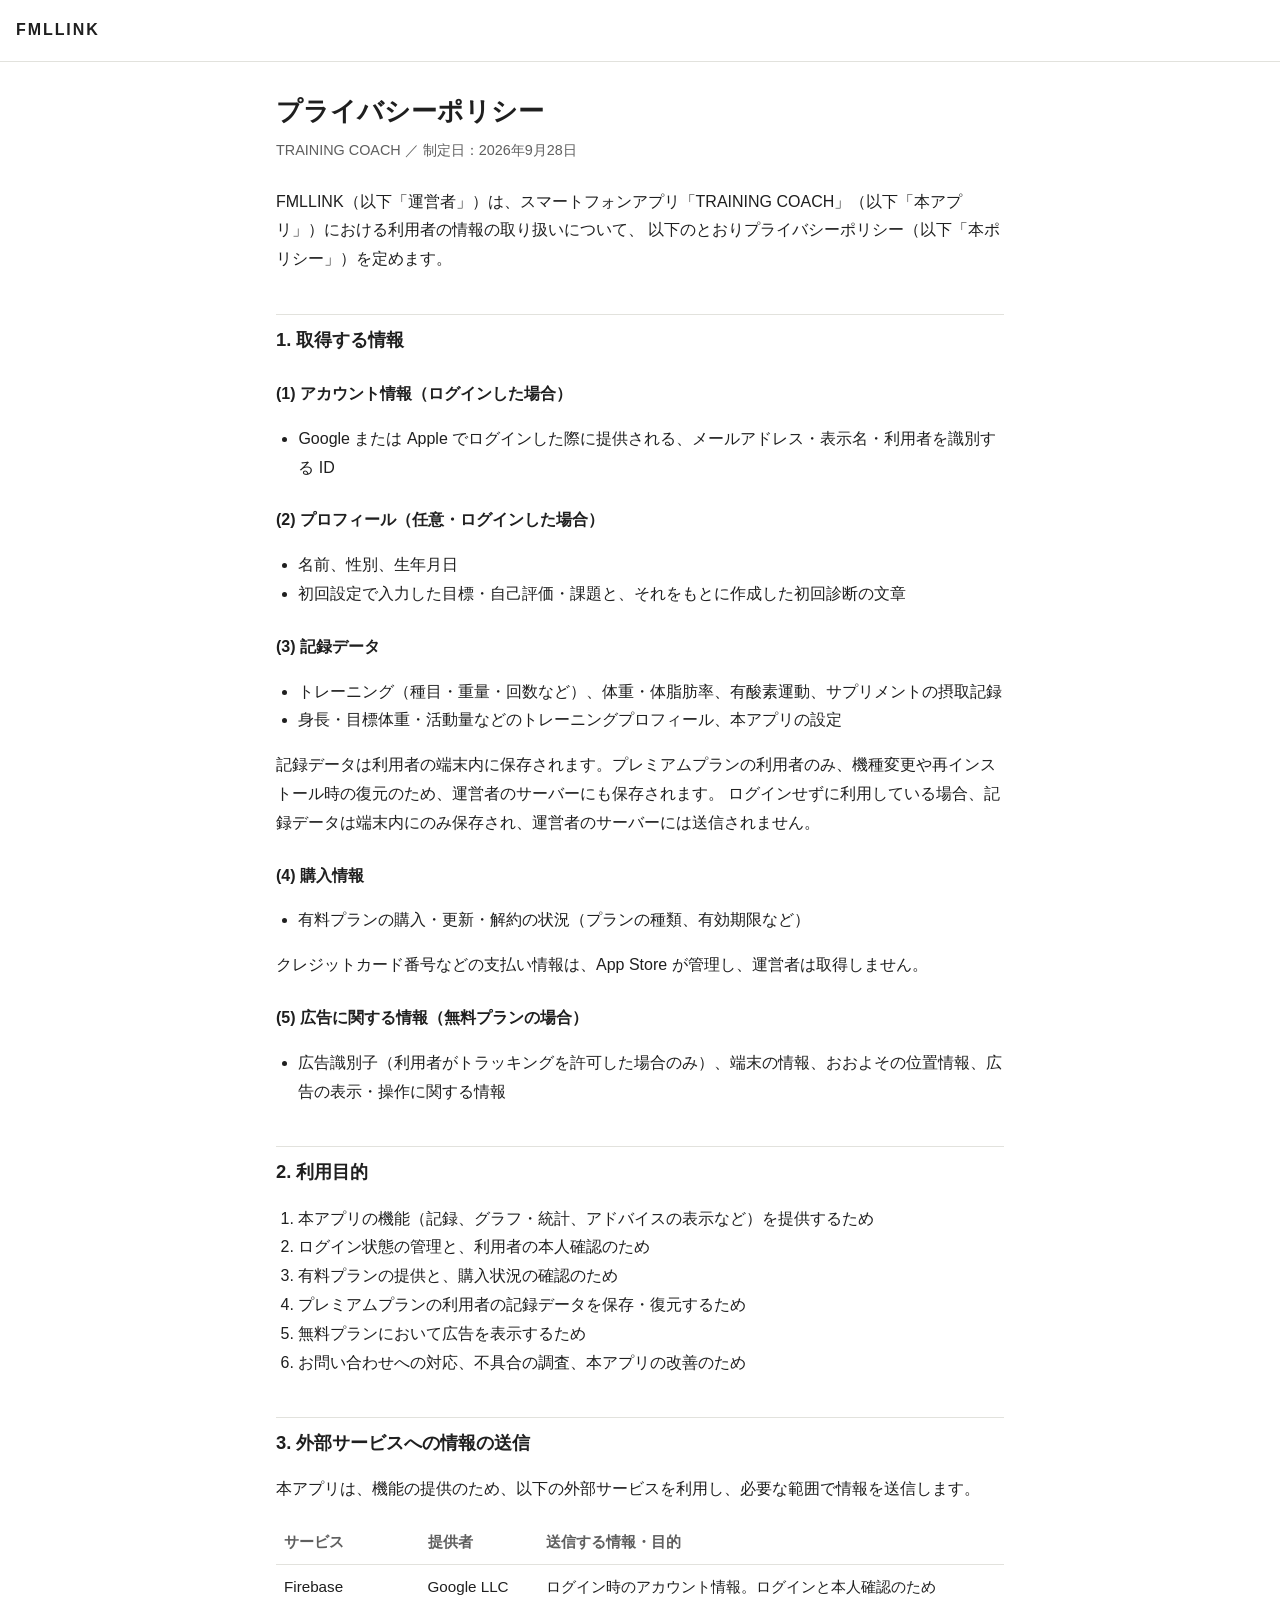
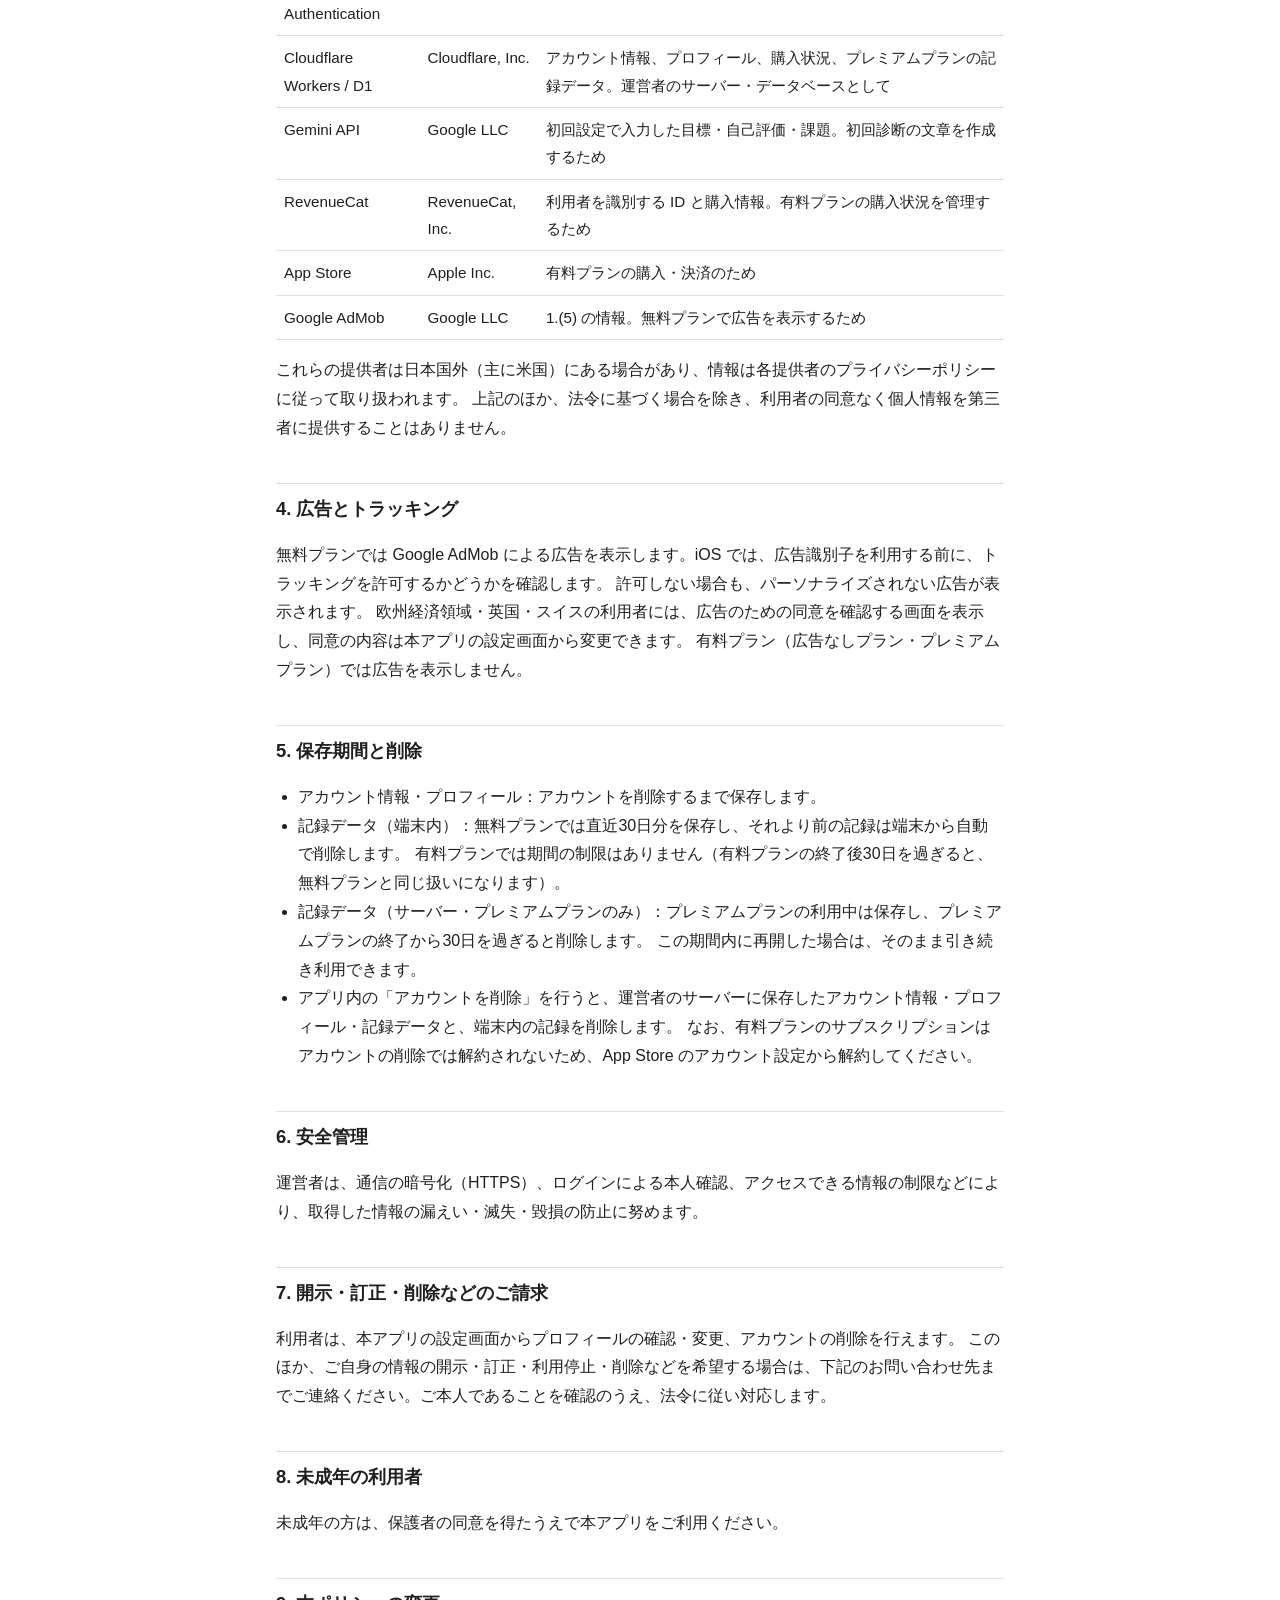
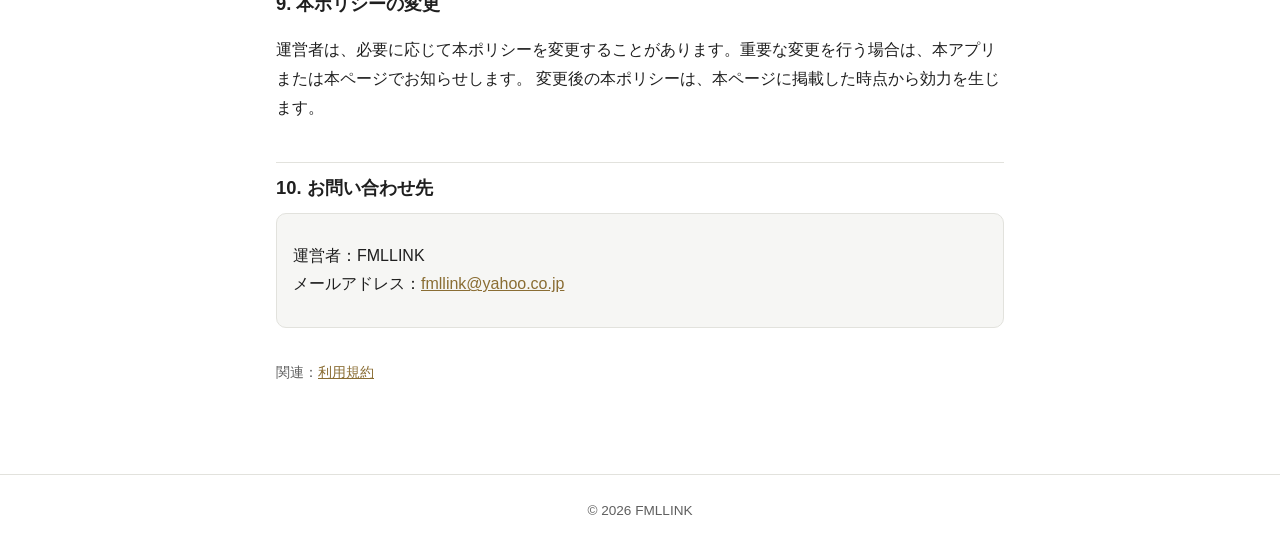
==== thorncoach/privacy.html @ 9129b22e "Add TRAINING COACH terms of service and privacy policy pages - thorncoach/terms.html, thorncoach/pri" ====
<!doctype html>
<html lang="ja">
<head>
  <meta charset="utf-8">
  <meta name="viewport" content="width=device-width, initial-scale=1">
  <title>プライバシーポリシー｜TRAINING COACH</title>
  <meta name="description" content="TRAINING COACH のプライバシーポリシー">
  <link rel="stylesheet" href="../assets/site.css">
</head>
<body>
  <header class="site"><a href="../">FMLLINK</a></header>
  <main>
    <h1>プライバシーポリシー</h1>
    <p class="meta">TRAINING COACH ／ 制定日：2026年9月28日</p>

    <p>
      FMLLINK（以下「運営者」）は、スマートフォンアプリ「TRAINING COACH」（以下「本アプリ」）における利用者の情報の取り扱いについて、
      以下のとおりプライバシーポリシー（以下「本ポリシー」）を定めます。
    </p>

    <h2>1. 取得する情報</h2>

    <h3>(1) アカウント情報（ログインした場合）</h3>
    <ul>
      <li>Google または Apple でログインした際に提供される、メールアドレス・表示名・利用者を識別する ID</li>
    </ul>

    <h3>(2) プロフィール（任意・ログインした場合）</h3>
    <ul>
      <li>名前、性別、生年月日</li>
      <li>初回設定で入力した目標・自己評価・課題と、それをもとに作成した初回診断の文章</li>
    </ul>

    <h3>(3) 記録データ</h3>
    <ul>
      <li>トレーニング（種目・重量・回数など）、体重・体脂肪率、有酸素運動、サプリメントの摂取記録</li>
      <li>身長・目標体重・活動量などのトレーニングプロフィール、本アプリの設定</li>
    </ul>
    <p>
      記録データは利用者の端末内に保存されます。プレミアムプランの利用者のみ、機種変更や再インストール時の復元のため、運営者のサーバーにも保存されます。
      ログインせずに利用している場合、記録データは端末内にのみ保存され、運営者のサーバーには送信されません。
    </p>

    <h3>(4) 購入情報</h3>
    <ul>
      <li>有料プランの購入・更新・解約の状況（プランの種類、有効期限など）</li>
    </ul>
    <p>クレジットカード番号などの支払い情報は、App Store が管理し、運営者は取得しません。</p>

    <h3>(5) 広告に関する情報（無料プランの場合）</h3>
    <ul>
      <li>広告識別子（利用者がトラッキングを許可した場合のみ）、端末の情報、おおよその位置情報、広告の表示・操作に関する情報</li>
    </ul>

    <h2>2. 利用目的</h2>
    <ol>
      <li>本アプリの機能（記録、グラフ・統計、アドバイスの表示など）を提供するため</li>
      <li>ログイン状態の管理と、利用者の本人確認のため</li>
      <li>有料プランの提供と、購入状況の確認のため</li>
      <li>プレミアムプランの利用者の記録データを保存・復元するため</li>
      <li>無料プランにおいて広告を表示するため</li>
      <li>お問い合わせへの対応、不具合の調査、本アプリの改善のため</li>
    </ol>

    <h2>3. 外部サービスへの情報の送信</h2>
    <p>本アプリは、機能の提供のため、以下の外部サービスを利用し、必要な範囲で情報を送信します。</p>
    <div class="table-wrap">
      <table>
        <tr><th>サービス</th><th>提供者</th><th>送信する情報・目的</th></tr>
        <tr>
          <td>Firebase Authentication</td><td>Google LLC</td>
          <td>ログイン時のアカウント情報。ログインと本人確認のため</td>
        </tr>
        <tr>
          <td>Cloudflare Workers / D1</td><td>Cloudflare, Inc.</td>
          <td>アカウント情報、プロフィール、購入状況、プレミアムプランの記録データ。運営者のサーバー・データベースとして</td>
        </tr>
        <tr>
          <td>Gemini API</td><td>Google LLC</td>
          <td>初回設定で入力した目標・自己評価・課題。初回診断の文章を作成するため</td>
        </tr>
        <tr>
          <td>RevenueCat</td><td>RevenueCat, Inc.</td>
          <td>利用者を識別する ID と購入情報。有料プランの購入状況を管理するため</td>
        </tr>
        <tr>
          <td>App Store</td><td>Apple Inc.</td>
          <td>有料プランの購入・決済のため</td>
        </tr>
        <tr>
          <td>Google AdMob</td><td>Google LLC</td>
          <td>1.(5) の情報。無料プランで広告を表示するため</td>
        </tr>
      </table>
    </div>
    <p>
      これらの提供者は日本国外（主に米国）にある場合があり、情報は各提供者のプライバシーポリシーに従って取り扱われます。
      上記のほか、法令に基づく場合を除き、利用者の同意なく個人情報を第三者に提供することはありません。
    </p>

    <h2>4. 広告とトラッキング</h2>
    <p>
      無料プランでは Google AdMob による広告を表示します。iOS では、広告識別子を利用する前に、トラッキングを許可するかどうかを確認します。
      許可しない場合も、パーソナライズされない広告が表示されます。
      欧州経済領域・英国・スイスの利用者には、広告のための同意を確認する画面を表示し、同意の内容は本アプリの設定画面から変更できます。
      有料プラン（広告なしプラン・プレミアムプラン）では広告を表示しません。
    </p>

    <h2>5. 保存期間と削除</h2>
    <ul>
      <li>アカウント情報・プロフィール：アカウントを削除するまで保存します。</li>
      <li>
        記録データ（端末内）：無料プランでは直近30日分を保存し、それより前の記録は端末から自動で削除します。
        有料プランでは期間の制限はありません（有料プランの終了後30日を過ぎると、無料プランと同じ扱いになります）。
      </li>
      <li>
        記録データ（サーバー・プレミアムプランのみ）：プレミアムプランの利用中は保存し、プレミアムプランの終了から30日を過ぎると削除します。
        この期間内に再開した場合は、そのまま引き続き利用できます。
      </li>
      <li>
        アプリ内の「アカウントを削除」を行うと、運営者のサーバーに保存したアカウント情報・プロフィール・記録データと、端末内の記録を削除します。
        なお、有料プランのサブスクリプションはアカウントの削除では解約されないため、App Store のアカウント設定から解約してください。
      </li>
    </ul>

    <h2>6. 安全管理</h2>
    <p>
      運営者は、通信の暗号化（HTTPS）、ログインによる本人確認、アクセスできる情報の制限などにより、取得した情報の漏えい・滅失・毀損の防止に努めます。
    </p>

    <h2>7. 開示・訂正・削除などのご請求</h2>
    <p>
      利用者は、本アプリの設定画面からプロフィールの確認・変更、アカウントの削除を行えます。
      このほか、ご自身の情報の開示・訂正・利用停止・削除などを希望する場合は、下記のお問い合わせ先までご連絡ください。ご本人であることを確認のうえ、法令に従い対応します。
    </p>

    <h2>8. 未成年の利用者</h2>
    <p>未成年の方は、保護者の同意を得たうえで本アプリをご利用ください。</p>

    <h2>9. 本ポリシーの変更</h2>
    <p>
      運営者は、必要に応じて本ポリシーを変更することがあります。重要な変更を行う場合は、本アプリまたは本ページでお知らせします。
      変更後の本ポリシーは、本ページに掲載した時点から効力を生じます。
    </p>

    <h2>10. お問い合わせ先</h2>
    <div class="box">
      <p>運営者：FMLLINK<br>
      メールアドレス：<a href="mailto:fmllink@yahoo.co.jp">fmllink@yahoo.co.jp</a></p>
    </div>

    <p class="meta" style="margin-top:32px">関連：<a href="terms.html">利用規約</a></p>
  </main>
  <footer class="site">&copy; 2026 FMLLINK</footer>
</body>
</html>
---- assets/site.css ----
:root {
  --bg: #ffffff;
  --surface: #f6f6f4;
  --text: #1f1f1f;
  --muted: #5f5f5f;
  --border: #e2e2dd;
  --accent: #8a6d33;
}

@media (prefers-color-scheme: dark) {
  :root {
    --bg: #0a0a0a;
    --surface: #151515;
    --text: #ececec;
    --muted: #9a9a9a;
    --border: #2a2a2a;
    --accent: #c8a96e;
  }
}

* { box-sizing: border-box; }

body {
  margin: 0;
  background: var(--bg);
  color: var(--text);
  font-family: -apple-system, BlinkMacSystemFont, "Hiragino Sans", "Hiragino Kaku Gothic ProN", "Noto Sans JP", Meiryo, sans-serif;
  font-size: 16px;
  line-height: 1.8;
  -webkit-text-size-adjust: 100%;
}

main {
  max-width: 760px;
  margin: 0 auto;
  padding: 32px 16px 64px;
}

header.site {
  border-bottom: 1px solid var(--border);
  padding: 16px;
}

header.site a {
  color: var(--text);
  font-weight: 700;
  letter-spacing: 0.12em;
  text-decoration: none;
}

h1 { font-size: 1.6rem; line-height: 1.4; margin: 0 0 8px; }
h2 { font-size: 1.15rem; margin: 40px 0 8px; padding-top: 8px; border-top: 1px solid var(--border); }
h3 { font-size: 1rem; margin: 24px 0 4px; }
p, li { overflow-wrap: anywhere; }
ul, ol { padding-left: 1.4em; }

a { color: var(--accent); }

.meta { color: var(--muted); font-size: 0.9rem; margin: 0 0 24px; }

.box {
  background: var(--surface);
  border: 1px solid var(--border);
  border-radius: 10px;
  padding: 12px 16px;
}

table { width: 100%; border-collapse: collapse; font-size: 0.95rem; }
th, td { text-align: left; vertical-align: top; padding: 8px; border-bottom: 1px solid var(--border); }
th { white-space: nowrap; color: var(--muted); font-weight: 600; }
.table-wrap { overflow-x: auto; }

footer.site {
  border-top: 1px solid var(--border);
  color: var(--muted);
  font-size: 0.85rem;
  padding: 24px 16px;
  text-align: center;
}
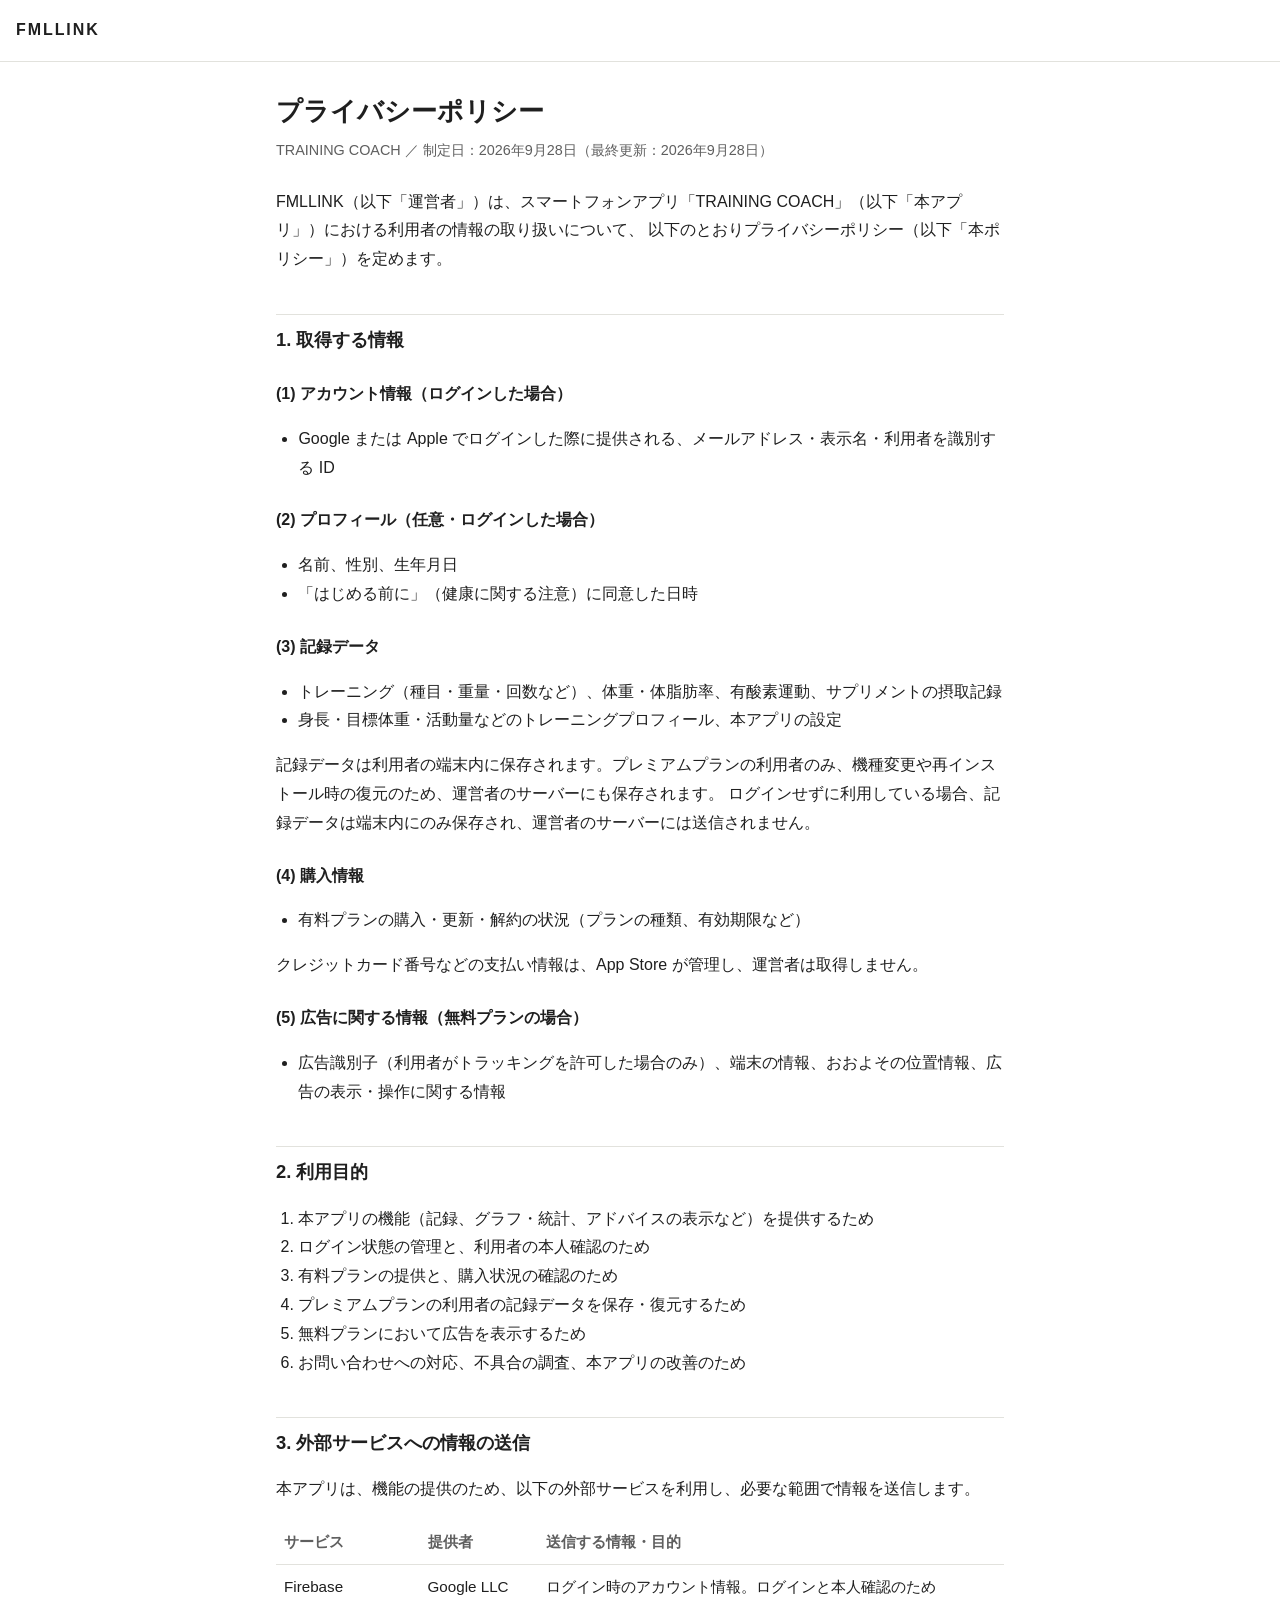
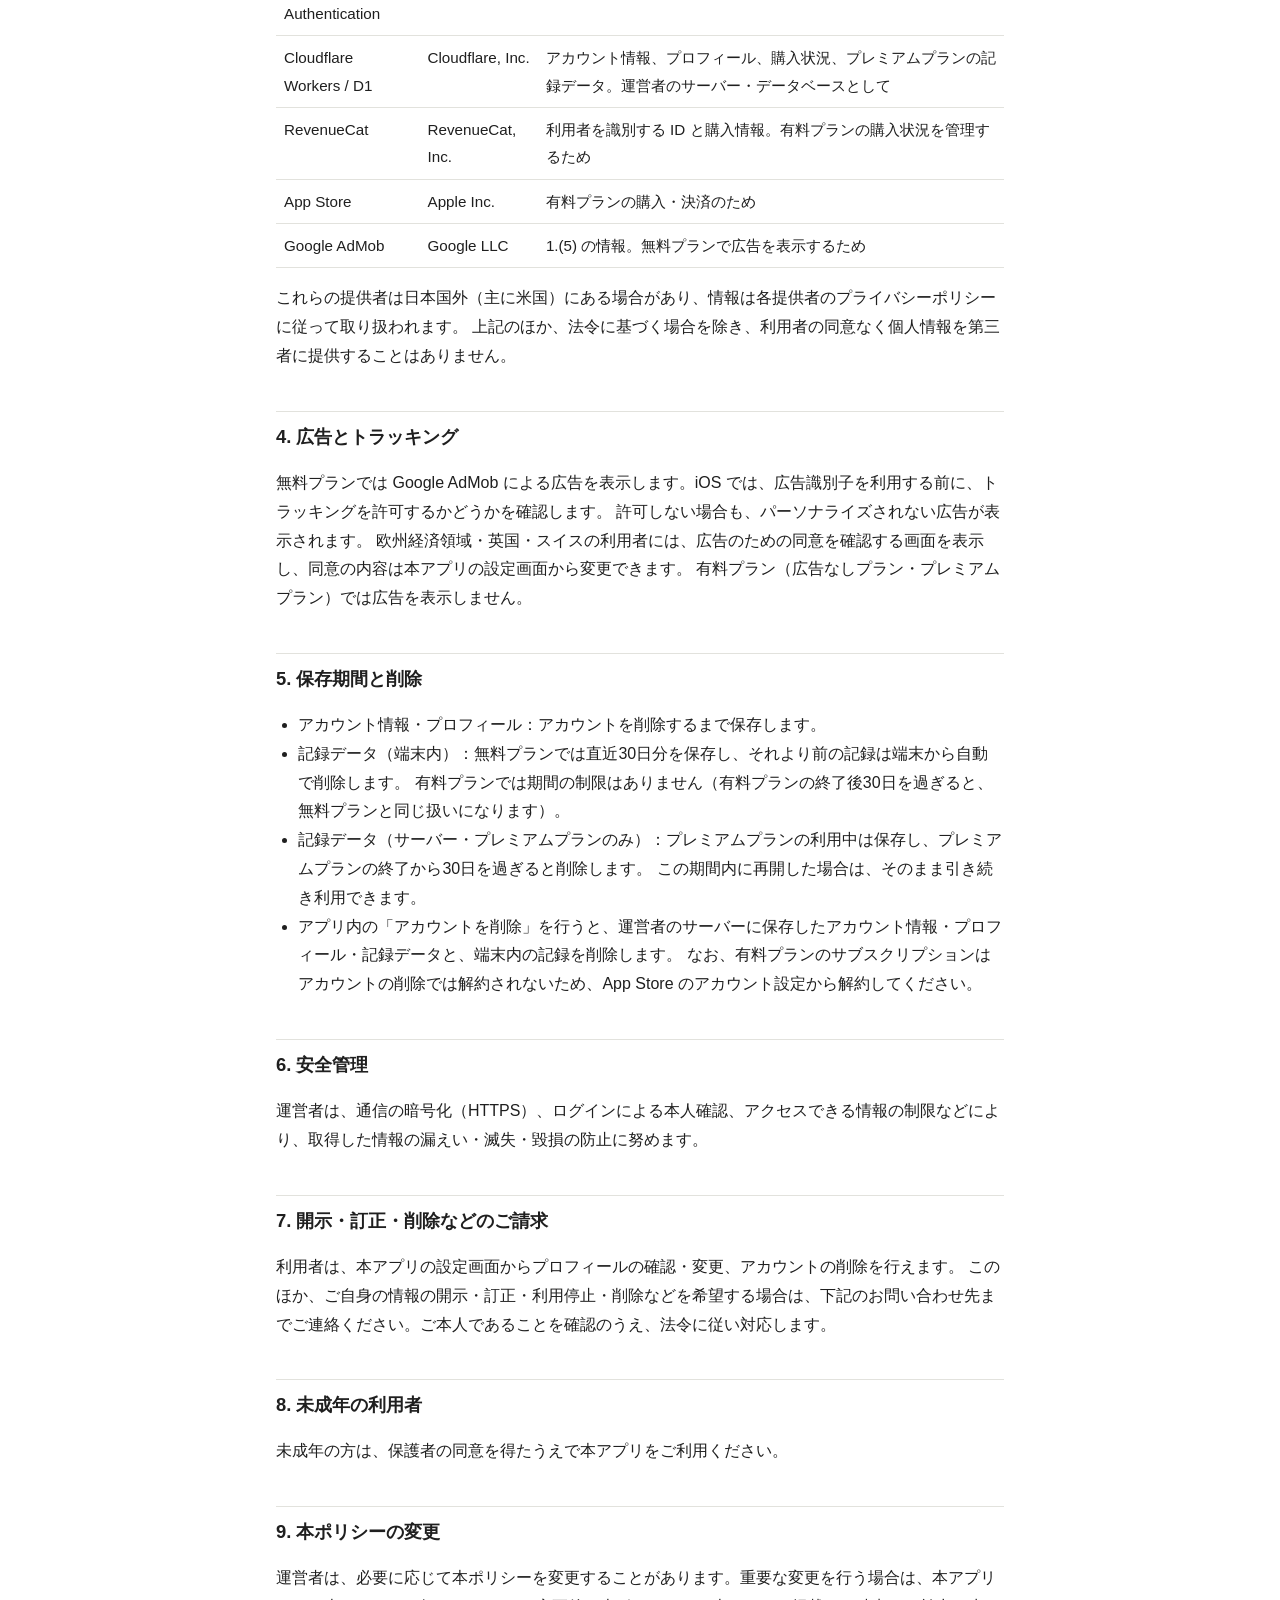
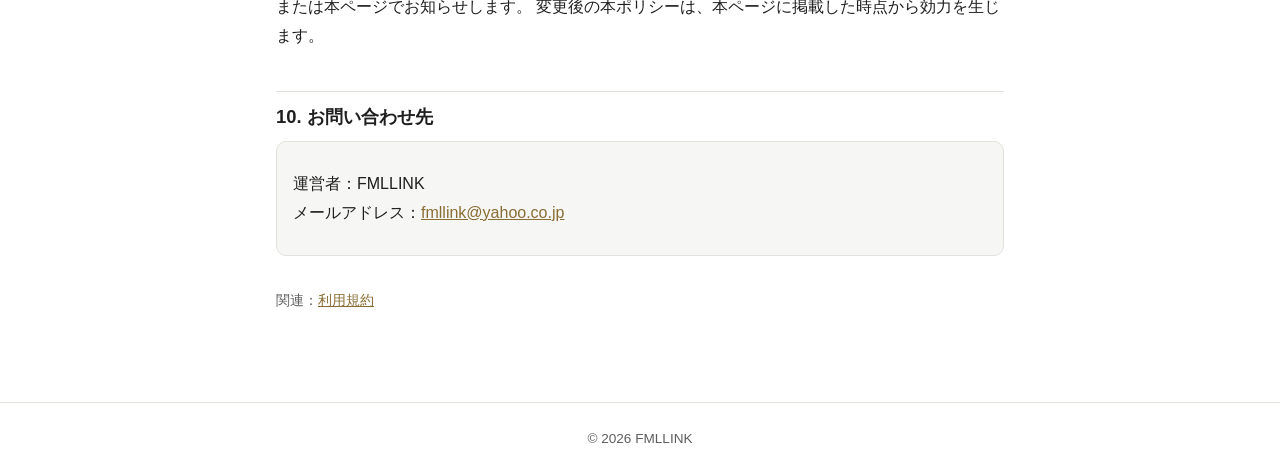
==== commit 2809547b: "Update TRAINING COACH privacy policy: remove onboarding diagnosis The app no longer collects goals/s" ====
--- a/thorncoach/privacy.html
+++ b/thorncoach/privacy.html
@@ -11,7 +11,7 @@
   <header class="site"><a href="../">FMLLINK</a></header>
   <main>
     <h1>プライバシーポリシー</h1>
-    <p class="meta">TRAINING COACH ／ 制定日：2026年9月28日</p>
+    <p class="meta">TRAINING COACH ／ 制定日：2026年9月28日（最終更新：2026年9月28日）</p>
 
     <p>
       FMLLINK（以下「運営者」）は、スマートフォンアプリ「TRAINING COACH」（以下「本アプリ」）における利用者の情報の取り扱いについて、
@@ -28,7 +28,7 @@
     <h3>(2) プロフィール（任意・ログインした場合）</h3>
     <ul>
       <li>名前、性別、生年月日</li>
-      <li>初回設定で入力した目標・自己評価・課題と、それをもとに作成した初回診断の文章</li>
+      <li>「はじめる前に」（健康に関する注意）に同意した日時</li>
     </ul>
 
     <h3>(3) 記録データ</h3>
@@ -74,10 +74,6 @@
         <tr>
           <td>Cloudflare Workers / D1</td><td>Cloudflare, Inc.</td>
           <td>アカウント情報、プロフィール、購入状況、プレミアムプランの記録データ。運営者のサーバー・データベースとして</td>
-        </tr>
-        <tr>
-          <td>Gemini API</td><td>Google LLC</td>
-          <td>初回設定で入力した目標・自己評価・課題。初回診断の文章を作成するため</td>
         </tr>
         <tr>
           <td>RevenueCat</td><td>RevenueCat, Inc.</td>
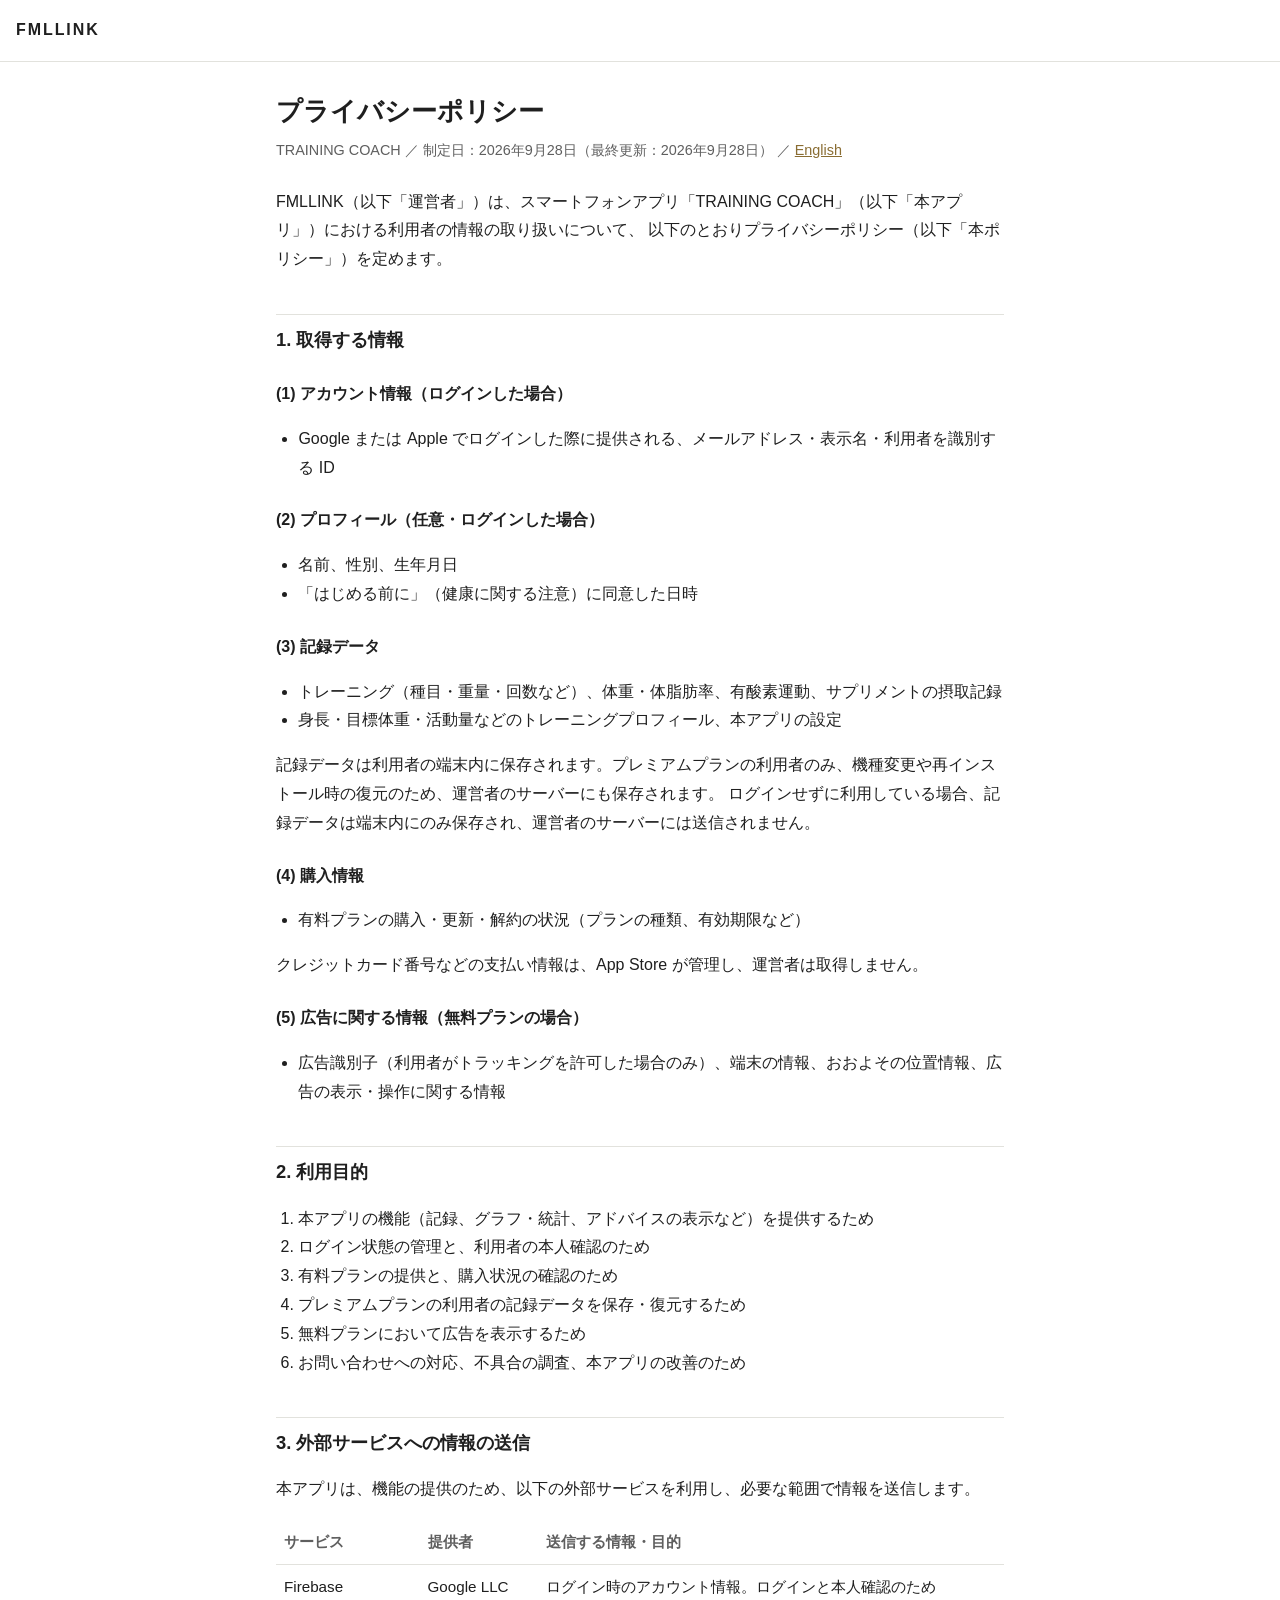
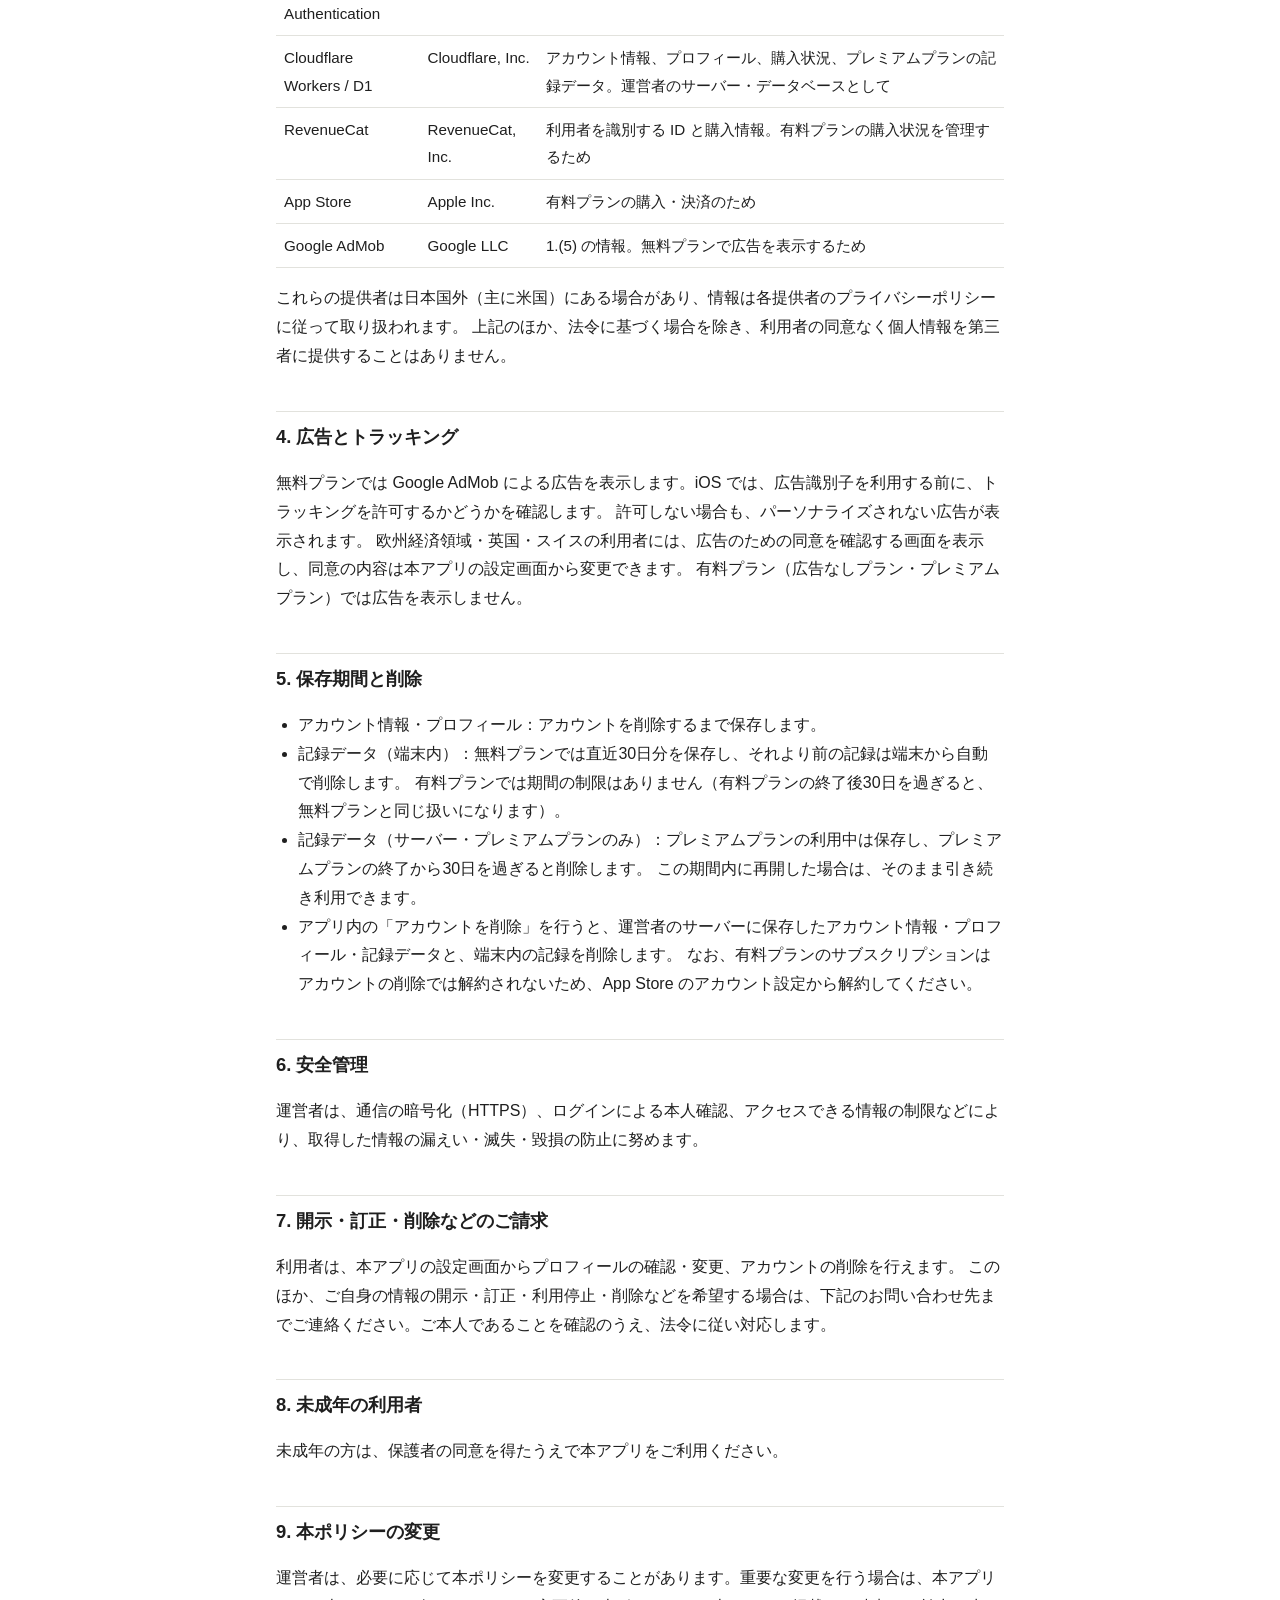
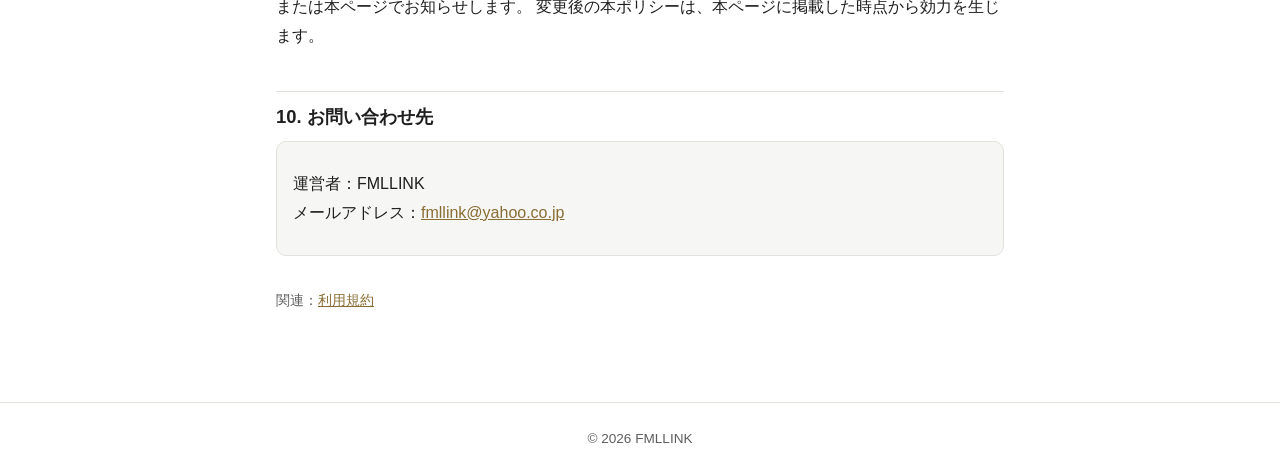
==== commit 8f0a85ac: "Add English Terms of Use and Privacy Policy for TRAINING COACH Co-Authored-By: Claude Opus 5.5 <nore" ====
--- a/thorncoach/privacy.html
+++ b/thorncoach/privacy.html
@@ -11,7 +11,7 @@
   <header class="site"><a href="../">FMLLINK</a></header>
   <main>
     <h1>プライバシーポリシー</h1>
-    <p class="meta">TRAINING COACH ／ 制定日：2026年9月28日（最終更新：2026年9月28日）</p>
+    <p class="meta">TRAINING COACH ／ 制定日：2026年9月28日（最終更新：2026年9月28日） ／ <a href="privacy-en.html">English</a></p>
 
     <p>
       FMLLINK（以下「運営者」）は、スマートフォンアプリ「TRAINING COACH」（以下「本アプリ」）における利用者の情報の取り扱いについて、
